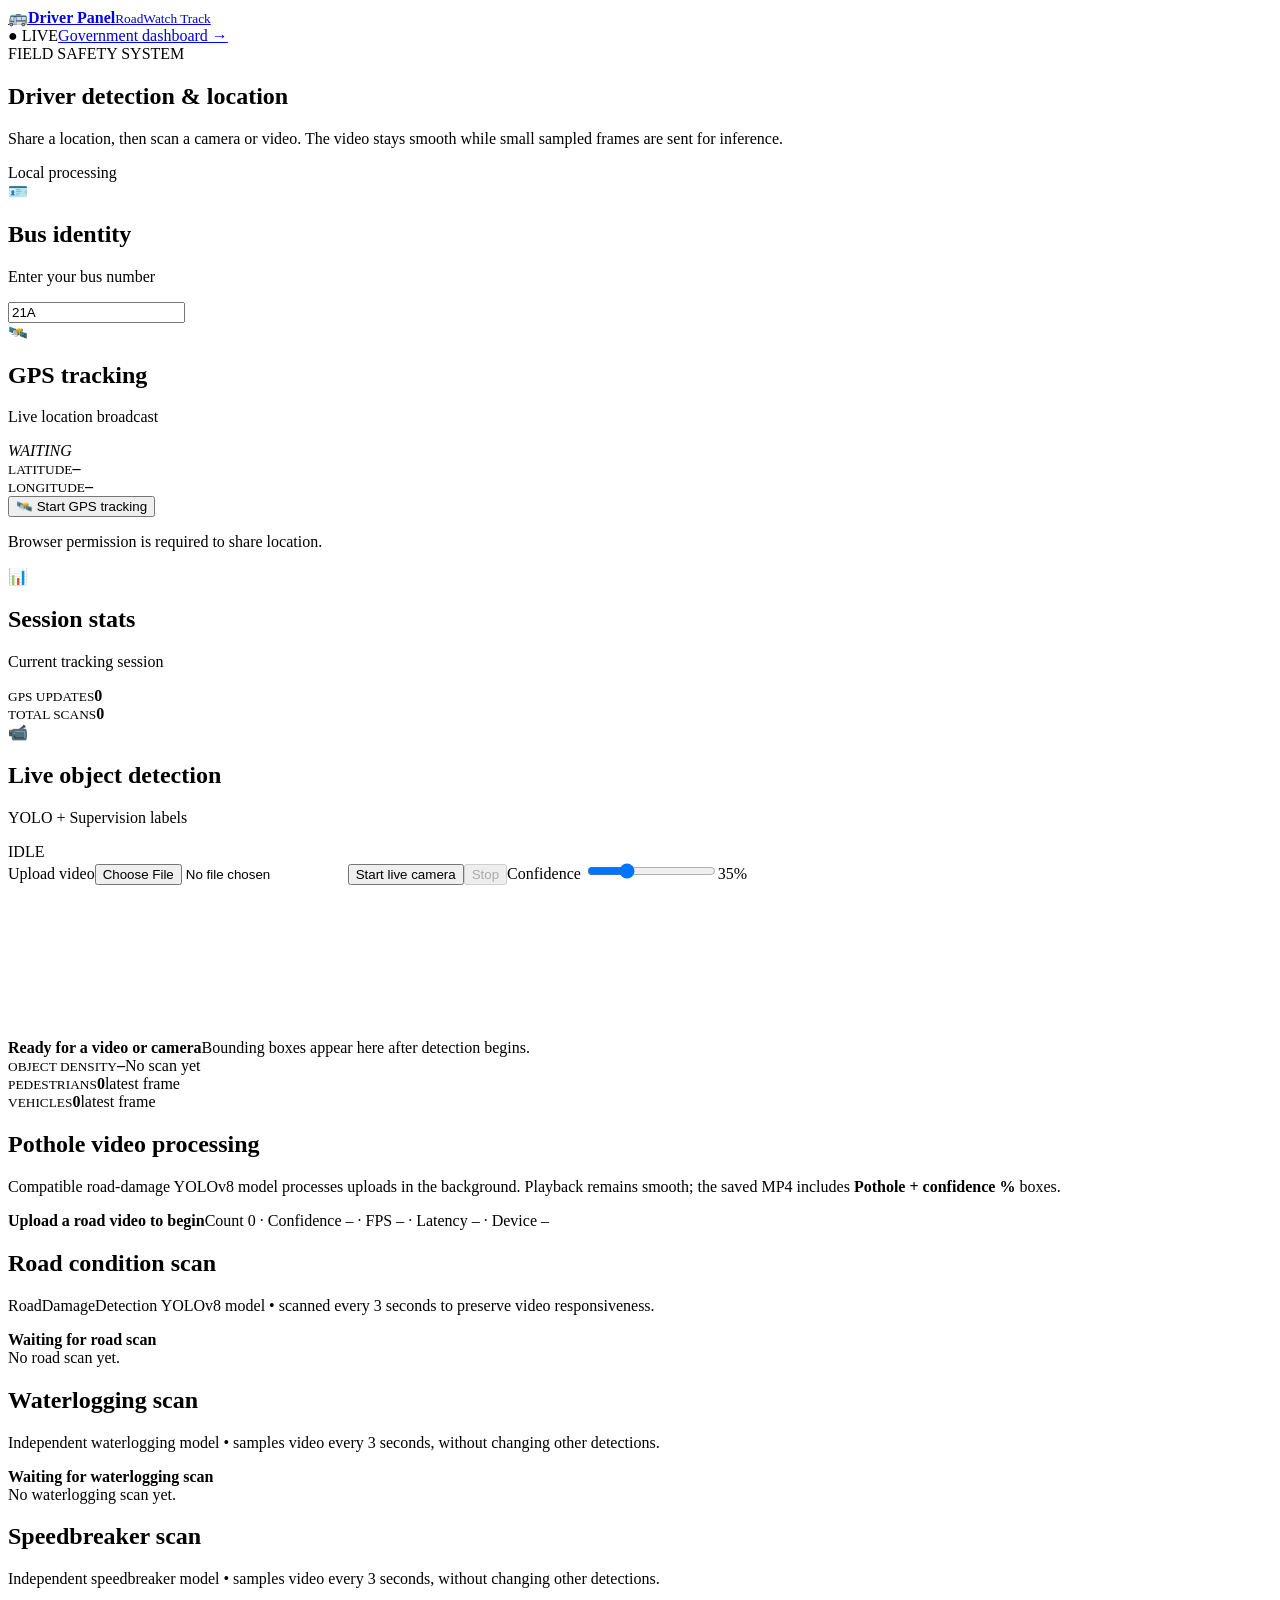
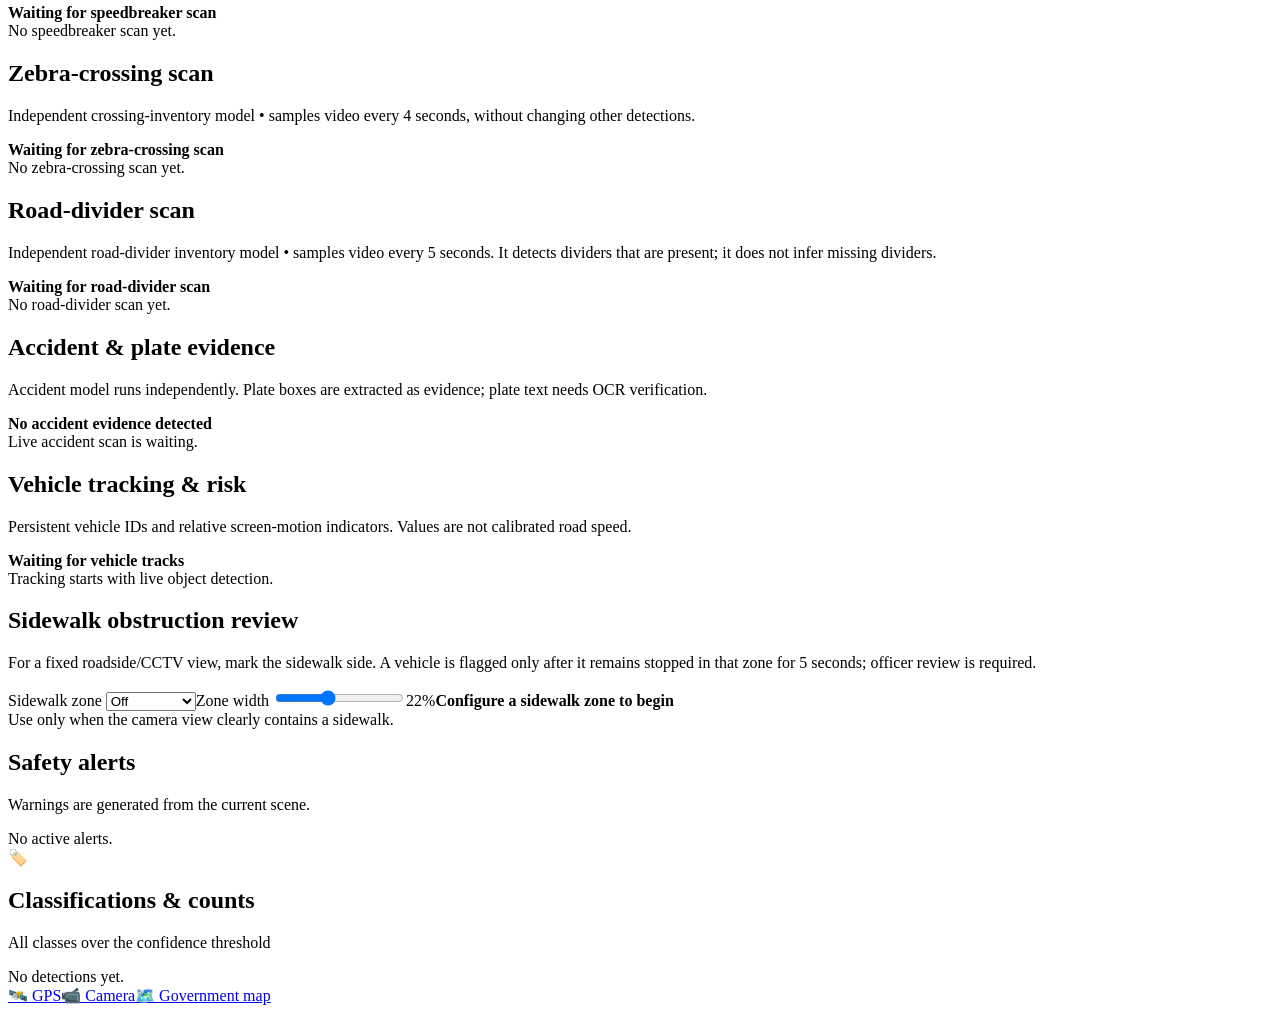
==== app/static/driver.html @ 4523880d "Add RoadWatch GIS road monitoring system" ====
<!doctype html>
<html lang="en">
<head><meta charset="utf-8"><meta name="viewport" content="width=device-width,initial-scale=1"><title>Driver Panel | RoadWatch</title><link rel="stylesheet" href="/static/styles.css"><link rel="stylesheet" href="/static/road-damage.css"></head>
<body class="driver-page">
  <header class="topbar"><a class="brand" href="/driver"><span class="brand-icon">🚌</span><span><b>Driver Panel</b><small>RoadWatch Track</small></span></a><div class="top-actions"><span class="live-dot">● LIVE</span><a class="route-link" href="/government">Government dashboard →</a></div></header>
  <main class="driver-main">
    <section class="driver-hero"><div><span class="kicker">FIELD SAFETY SYSTEM</span><h1>Driver detection & location</h1><p>Share a location, then scan a camera or video. The video stays smooth while small sampled frames are sent for inference.</p></div><span class="privacy">Local processing</span></section>
    <section class="driver-layout">
      <div class="driver-left">
        <article class="white-card identity"><div class="card-heading"><span>🪪</span><div><h2>Bus identity</h2><p>Enter your bus number</p></div></div><input id="driverId" value="21A" maxlength="80" aria-label="Bus number"></article>
        <article class="white-card"><div class="card-heading"><span>🛰️</span><div><h2>GPS tracking</h2><p>Live location broadcast</p></div><em id="gpsBadge">WAITING</em></div><div class="gps-values"><div><small>LATITUDE</small><b id="latitude">–</b></div><div><small>LONGITUDE</small><b id="longitude">–</b></div></div><button class="primary full" id="locationButton">🛰️ Start GPS tracking</button><p class="small-note" id="locationStatus">Browser permission is required to share location.</p></article>
        <article class="white-card"><div class="card-heading"><span>📊</span><div><h2>Session stats</h2><p>Current tracking session</p></div></div><div class="stats-grid"><div><small>GPS UPDATES</small><b id="gpsUpdates">0</b></div><div><small>TOTAL SCANS</small><b id="scanCount">0</b></div></div></article>
      </div>
      <div class="driver-right">
        <article class="white-card detection-card"><div class="detection-header"><div class="card-heading"><span>📹</span><div><h2>Live object detection</h2><p>YOLO + Supervision labels</p></div></div><span id="feedStatus" class="neutral">IDLE</span></div>
          <div class="camera-controls"><label class="file-button">Upload video<input id="videoFile" type="file" accept="video/*"></label><button id="cameraButton" class="primary">Start live camera</button><button id="stopButton" class="outline" disabled>Stop</button><label class="confidence">Confidence <input id="confidence" type="range" min="15" max="85" value="35"><output id="confidenceValue">35%</output></label></div>
          <div class="video-shell"><video id="sourceVideo" muted playsinline></video><canvas id="overlayCanvas"></canvas><div id="emptyFeed"><b>Ready for a video or camera</b><span>Bounding boxes appear here after detection begins.</span></div></div><canvas id="captureCanvas" hidden></canvas><canvas id="potholeCanvas" hidden></canvas><canvas id="waterloggingCanvas" hidden></canvas><canvas id="speedbreakerCanvas" hidden></canvas><canvas id="zebraCrossingCanvas" hidden></canvas><canvas id="roadDividerCanvas" hidden></canvas><canvas id="accidentCanvas" hidden></canvas>
        </article>
        <section class="insight-row"><article class="white-card metric"><small>OBJECT DENSITY</small><b id="density">–</b><span id="countSummary">No scan yet</span></article><article class="white-card metric"><small>PEDESTRIANS</small><b id="personCount">0</b><span>latest frame</span></article><article class="white-card metric"><small>VEHICLES</small><b id="vehicleCount">0</b><span>latest frame</span></article></section>
        <article class="white-card road-card"><div><h2>Pothole video processing</h2><p>Compatible road-damage YOLOv8 model processes uploads in the background. Playback remains smooth; the saved MP4 includes <b>Pothole + confidence %</b> boxes.</p></div><div class="pothole-status"><b id="potholeStatus">Upload a road video to begin</b><span id="potholeMetrics">Count 0 · Confidence – · FPS – · Latency – · Device –</span><a id="potholeDownload" class="download-link" hidden>Download processed video</a></div></article>
        <article class="white-card road-card"><div><h2>Road condition scan</h2><p>RoadDamageDetection YOLOv8 model • scanned every 3 seconds to preserve video responsiveness.</p></div><div><b id="roadDamageStatus">Waiting for road scan</b><div id="roadDamageClasses" class="class-list"><span class="muted">No road scan yet.</span></div></div></article>
        <article class="white-card road-card"><div><h2>Waterlogging scan</h2><p>Independent waterlogging model • samples video every 3 seconds, without changing other detections.</p></div><div><b id="waterloggingStatus">Waiting for waterlogging scan</b><div id="waterloggingClasses" class="class-list"><span class="muted">No waterlogging scan yet.</span></div></div></article>
        <article class="white-card road-card"><div><h2>Speedbreaker scan</h2><p>Independent speedbreaker model • samples video every 3 seconds, without changing other detections.</p></div><div><b id="speedbreakerStatus">Waiting for speedbreaker scan</b><div id="speedbreakerClasses" class="class-list"><span class="muted">No speedbreaker scan yet.</span></div></div></article>
        <article class="white-card road-card"><div><h2>Zebra-crossing scan</h2><p>Independent crossing-inventory model • samples video every 4 seconds, without changing other detections.</p></div><div><b id="zebraCrossingStatus">Waiting for zebra-crossing scan</b><div id="zebraCrossingClasses" class="class-list"><span class="muted">No zebra-crossing scan yet.</span></div></div></article>
        <article class="white-card road-card"><div><h2>Road-divider scan</h2><p>Independent road-divider inventory model • samples video every 5 seconds. It detects dividers that are present; it does not infer missing dividers.</p></div><div><b id="roadDividerStatus">Waiting for road-divider scan</b><div id="roadDividerClasses" class="class-list"><span class="muted">No road-divider scan yet.</span></div></div></article>
        <article class="white-card road-card"><div><h2>Accident & plate evidence</h2><p>Accident model runs independently. Plate boxes are extracted as evidence; plate text needs OCR verification.</p></div><div><b id="accidentStatus">No accident evidence detected</b><div id="accidentDetails" class="class-list"><span class="muted">Live accident scan is waiting.</span></div></div></article>
        <article class="white-card road-card"><div><h2>Vehicle tracking &amp; risk</h2><p>Persistent vehicle IDs and relative screen-motion indicators. Values are not calibrated road speed.</p></div><div><b id="trackingStatus">Waiting for vehicle tracks</b><div id="trackingDetails" class="class-list"><span class="muted">Tracking starts with live object detection.</span></div></div></article>
        <article class="white-card road-card"><div><h2>Sidewalk obstruction review</h2><p>For a fixed roadside/CCTV view, mark the sidewalk side. A vehicle is flagged only after it remains stopped in that zone for 5 seconds; officer review is required.</p></div><div><label class="confidence">Sidewalk zone <select id="sidewalkSide"><option value="off">Off</option><option value="left">Left edge</option><option value="right">Right edge</option><option value="both">Both edges</option></select></label><label class="confidence">Zone width <input id="sidewalkWidth" type="range" min="10" max="40" value="22"><output id="sidewalkWidthValue">22%</output></label><b id="sidewalkStatus">Configure a sidewalk zone to begin</b><div id="sidewalkDetails" class="class-list"><span class="muted">Use only when the camera view clearly contains a sidewalk.</span></div></div></article>
        <article class="white-card alert-card"><div><h2>Safety alerts</h2><p>Warnings are generated from the current scene.</p></div><div id="alerts"><span class="muted">No active alerts.</span></div></article>
        <article class="white-card"><div class="card-heading"><span>🏷️</span><div><h2>Classifications & counts</h2><p>All classes over the confidence threshold</p></div></div><div id="detections" class="class-list"><span class="muted">No detections yet.</span></div></article>
      </div>
    </section>
  </main>
  <footer class="driver-footer"><a href="/driver" class="active">🛰️ GPS</a><a href="#camera">📹 Camera</a><a href="/government">🗺️ Government map</a></footer>
  <script src="/static/driver.js"></script>
</body></html>
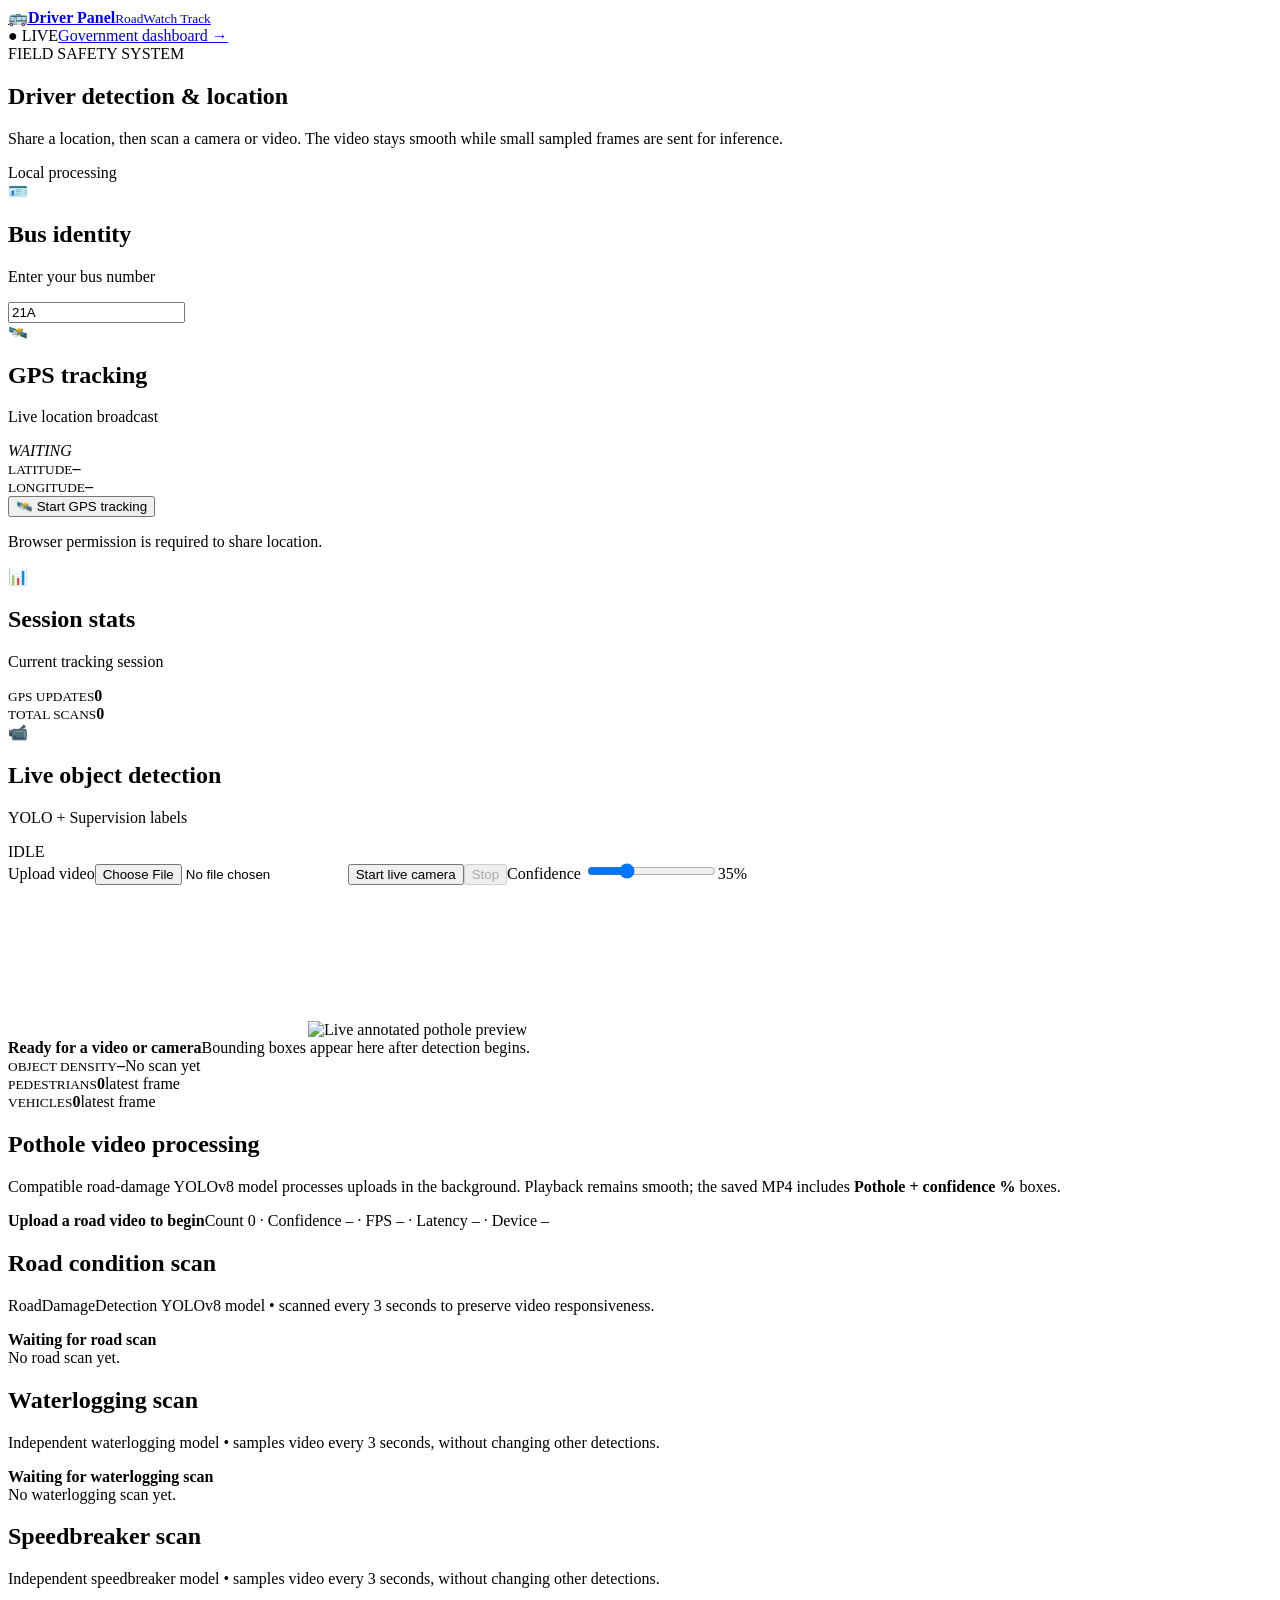
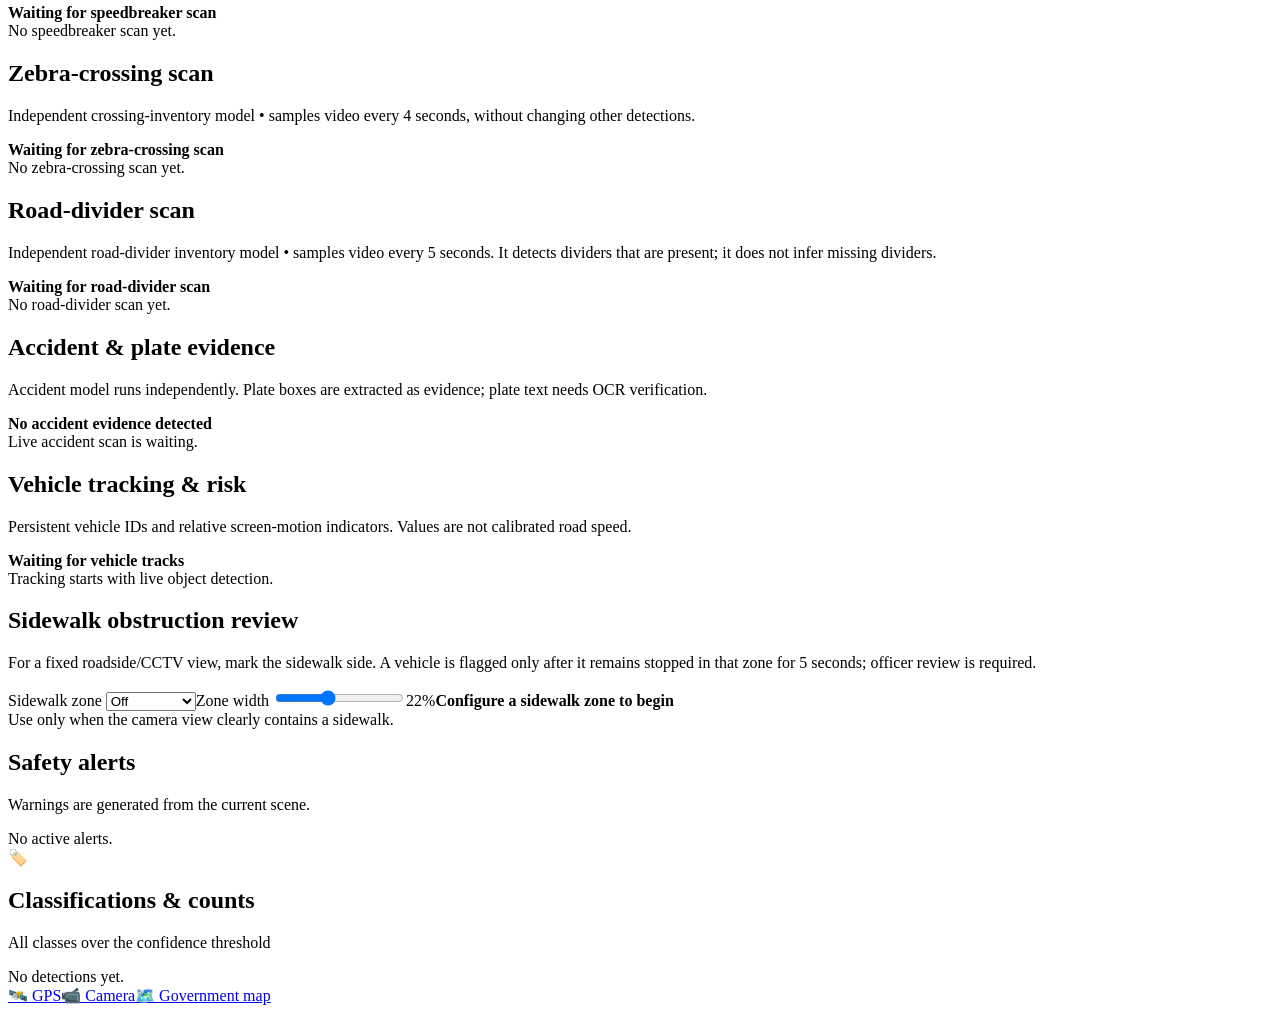
==== commit 04fde83f: "Initial commit" ====
--- a/app/static/driver.html
+++ b/app/static/driver.html
@@ -14,7 +14,7 @@
       <div class="driver-right">
         <article class="white-card detection-card"><div class="detection-header"><div class="card-heading"><span>📹</span><div><h2>Live object detection</h2><p>YOLO + Supervision labels</p></div></div><span id="feedStatus" class="neutral">IDLE</span></div>
           <div class="camera-controls"><label class="file-button">Upload video<input id="videoFile" type="file" accept="video/*"></label><button id="cameraButton" class="primary">Start live camera</button><button id="stopButton" class="outline" disabled>Stop</button><label class="confidence">Confidence <input id="confidence" type="range" min="15" max="85" value="35"><output id="confidenceValue">35%</output></label></div>
-          <div class="video-shell"><video id="sourceVideo" muted playsinline></video><canvas id="overlayCanvas"></canvas><div id="emptyFeed"><b>Ready for a video or camera</b><span>Bounding boxes appear here after detection begins.</span></div></div><canvas id="captureCanvas" hidden></canvas><canvas id="potholeCanvas" hidden></canvas><canvas id="waterloggingCanvas" hidden></canvas><canvas id="speedbreakerCanvas" hidden></canvas><canvas id="zebraCrossingCanvas" hidden></canvas><canvas id="roadDividerCanvas" hidden></canvas><canvas id="accidentCanvas" hidden></canvas>
+          <div class="video-shell"><video id="sourceVideo" muted playsinline></video><img id="potholePreview" alt="Live annotated pothole preview"><canvas id="overlayCanvas"></canvas><div id="emptyFeed"><b>Ready for a video or camera</b><span>Bounding boxes appear here after detection begins.</span></div></div><canvas id="captureCanvas" hidden></canvas><canvas id="potholeCanvas" hidden></canvas><canvas id="waterloggingCanvas" hidden></canvas><canvas id="speedbreakerCanvas" hidden></canvas><canvas id="zebraCrossingCanvas" hidden></canvas><canvas id="roadDividerCanvas" hidden></canvas><canvas id="accidentCanvas" hidden></canvas>
         </article>
         <section class="insight-row"><article class="white-card metric"><small>OBJECT DENSITY</small><b id="density">–</b><span id="countSummary">No scan yet</span></article><article class="white-card metric"><small>PEDESTRIANS</small><b id="personCount">0</b><span>latest frame</span></article><article class="white-card metric"><small>VEHICLES</small><b id="vehicleCount">0</b><span>latest frame</span></article></section>
         <article class="white-card road-card"><div><h2>Pothole video processing</h2><p>Compatible road-damage YOLOv8 model processes uploads in the background. Playback remains smooth; the saved MP4 includes <b>Pothole + confidence %</b> boxes.</p></div><div class="pothole-status"><b id="potholeStatus">Upload a road video to begin</b><span id="potholeMetrics">Count 0 · Confidence – · FPS – · Latency – · Device –</span><a id="potholeDownload" class="download-link" hidden>Download processed video</a></div></article>
